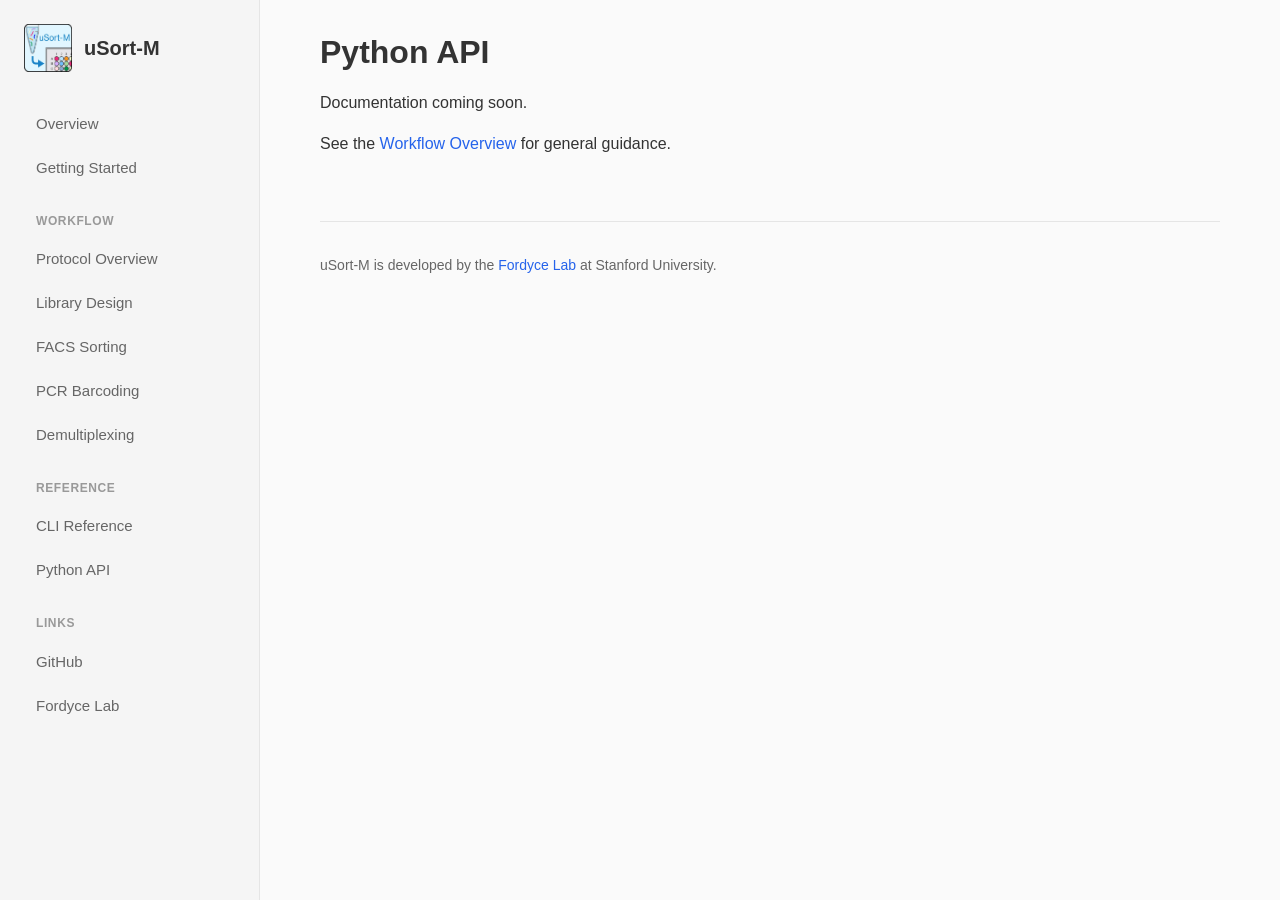
==== docs/api.html @ febdb3d8 "Created new webpage" ====
<!DOCTYPE html>
<html lang="en">
<head>
  <meta charset="UTF-8">
  <meta name="viewport" content="width=device-width, initial-scale=1.0">
  <title>Python API - uSort-M</title>
  <link rel="stylesheet" href="style.css">
  <link rel="icon" href="images/Thumbnail.png" type="image/png">
</head>
<body>
  <div class="layout">
    <nav class="sidebar">
      <a href="index.html" class="sidebar-header">
        <img src="images/Thumbnail.png" alt="uSort-M">
        <h1>uSort-M</h1>
      </a>
      <ul class="sidebar-nav">
        <li><a href="index.html">Overview</a></li>
        <li><a href="getting-started.html">Getting Started</a></li>
      </ul>
      <div class="sidebar-section">Workflow</div>
      <ul class="sidebar-nav">
        <li><a href="workflow.html">Protocol Overview</a></li>
        <li><a href="library-design.html">Library Design</a></li>
        <li><a href="sorting.html">FACS Sorting</a></li>
        <li><a href="barcoding.html">PCR Barcoding</a></li>
        <li><a href="demultiplexing.html">Demultiplexing</a></li>
      </ul>
      <div class="sidebar-section">Reference</div>
      <ul class="sidebar-nav">
        <li><a href="cli.html">CLI Reference</a></li>
        <li><a href="api.html">Python API</a></li>
      </ul>
      <div class="sidebar-section">Links</div>
      <ul class="sidebar-nav">
        <li><a href="https://github.com/FordyceLab/usortm" target="_blank">GitHub</a></li>
        <li><a href="https://www.fordycelab.com" target="_blank">Fordyce Lab</a></li>
      </ul>
    </nav>
    <main class="main">
      <div class="content">
        <h1>Python API</h1>
        <p>Documentation coming soon.</p>
        <p>See the <a href="workflow.html">Workflow Overview</a> for general guidance.</p>
        <footer class="footer">
          <p>uSort-M is developed by the <a href="https://www.fordycelab.com">Fordyce Lab</a> at Stanford University.</p>
        </footer>
      </div>
    </main>
  </div>
</body>
</html>
---- docs/style.css ----
/* uSort-M Documentation Stylesheet */

:root {
  /* Light mode (default) */
  --color-bg: #fafafa;
  --color-sidebar: #f5f5f5;
  --color-border: #e5e5e5;
  --color-text: #333;
  --color-text-muted: #666;
  --color-text-light: #999;
  --color-link: #2563eb;
  --color-link-hover: #1d4ed8;
  --color-accent: #2563eb;
  --color-accent-light: #e0f2fe;
  --color-success: #059669;
  --color-warning: #d97706;
  --color-card-bg: white;
  --color-code-bg: #1e293b;
  --color-code-text: #e2e8f0;
  --sidebar-width: 260px;
  --content-max-width: 900px;
  --font-sans: -apple-system, BlinkMacSystemFont, "Segoe UI", Roboto, "Helvetica Neue", Arial, sans-serif;
  --font-mono: "SF Mono", Monaco, "Cascadia Code", "Roboto Mono", Consolas, monospace;
  --method-img-filter: none;
}

/* Dark mode */
[data-theme="dark"] {
  --color-bg: #1a1a2e;
  --color-sidebar: #16213e;
  --color-border: #2d3748;
  --color-text: #e2e8f0;
  --color-text-muted: #a0aec0;
  --color-text-light: #718096;
  --color-link: #60a5fa;
  --color-link-hover: #93c5fd;
  --color-accent: #60a5fa;
  --color-accent-light: #1e3a5f;
  --color-success: #34d399;
  --color-card-bg: #1e293b;
  --color-code-bg: #0f172a;
  --color-code-text: #e2e8f0;
  --method-img-filter: invert(0.88) hue-rotate(180deg);
}

* {
  box-sizing: border-box;
}

html, body {
  margin: 0;
  padding: 0;
  font-family: var(--font-sans);
  font-size: 16px;
  line-height: 1.6;
  color: var(--color-text);
  background: var(--color-bg);
  transition: background 0.3s, color 0.3s;
}

/* Layout */
.layout {
  display: flex;
  min-height: 100vh;
}

/* Sidebar */
.sidebar {
  width: var(--sidebar-width);
  background: var(--color-sidebar);
  border-right: 1px solid var(--color-border);
  position: fixed;
  top: 0;
  left: 0;
  height: 100vh;
  overflow-y: auto;
  padding: 1.5rem;
  z-index: 100;
  transition: background 0.3s, border-color 0.3s;
}

.sidebar-header {
  display: flex;
  align-items: center;
  gap: 0.75rem;
  margin-bottom: 2rem;
  text-decoration: none;
  color: var(--color-text);
}

.sidebar-header img {
  width: 48px;
  height: 48px;
}

.sidebar-header h1 {
  font-size: 1.25rem;
  font-weight: 600;
  margin: 0;
}

.sidebar-nav {
  list-style: none;
  padding: 0;
  margin: 0;
}

.sidebar-nav li {
  margin-bottom: 0.25rem;
}

.sidebar-nav a {
  display: block;
  padding: 0.5rem 0.75rem;
  color: var(--color-text-muted);
  text-decoration: none;
  border-radius: 6px;
  font-size: 0.9375rem;
  transition: background 0.15s, color 0.15s;
}

.sidebar-nav a:hover {
  background: var(--color-border);
  color: var(--color-text);
}

.sidebar-nav a.active {
  background: var(--color-card-bg);
  color: var(--color-text);
  font-weight: 500;
  box-shadow: 0 1px 3px rgba(0,0,0,0.08);
}

.sidebar-section {
  font-size: 0.75rem;
  font-weight: 600;
  text-transform: uppercase;
  letter-spacing: 0.05em;
  color: var(--color-text-light);
  margin: 1.5rem 0 0.5rem 0.75rem;
}

/* Theme toggle */
.theme-toggle {
  display: flex;
  align-items: center;
  gap: 0.5rem;
  margin-top: 1.5rem;
  padding: 0.5rem 0.75rem;
  cursor: pointer;
  font-size: 0.875rem;
  color: var(--color-text-muted);
  border-radius: 6px;
  transition: background 0.15s;
}

.theme-toggle:hover {
  background: var(--color-border);
}

.theme-toggle-icon {
  font-size: 1.125rem;
}

/* Main content */
.main {
  flex: 1;
  margin-left: var(--sidebar-width);
  padding: 2rem 3rem;
}

.content {
  max-width: var(--content-max-width);
  margin: 0 auto;
}

/* Typography */
h1, h2, h3, h4 {
  font-weight: 600;
  line-height: 1.3;
  margin-top: 2rem;
  margin-bottom: 1rem;
}

h1 { font-size: 2rem; margin-top: 0; }
h2 { font-size: 1.5rem; }
h3 { font-size: 1.25rem; }
h4 { font-size: 1rem; }

p {
  margin: 0 0 1rem;
}

a {
  color: var(--color-link);
  text-decoration: none;
}

a:hover {
  text-decoration: underline;
}

/* Hero section */
.hero {
  display: flex;
  align-items: flex-start;
  gap: 2rem;
  margin-bottom: 2rem;
  padding-bottom: 2rem;
  border-bottom: 1px solid var(--color-border);
}

.hero-image {
  width: 200px;
  flex-shrink: 0;
}

.hero-image img {
  width: 100%;
  height: auto;
}

.hero-content h1 {
  margin-bottom: 0.5rem;
}

.hero-content .tagline {
  font-size: 1.25rem;
  color: var(--color-text-muted);
  margin-bottom: 1rem;
}

/* Method overview figure */
.method-figure {
  margin: 2rem 0;
  text-align: center;
}

.method-figure img {
  max-width: 85%;
  height: auto;
  border: none;
  border-radius: 8px;
  filter: var(--method-img-filter);
  transition: filter 0.3s;
}

.method-figure figcaption {
  margin-top: 0.75rem;
  font-size: 0.875rem;
  color: var(--color-text-muted);
}

/* Input sentence styling */
.input-sentence {
  font-size: 1.25rem;
  line-height: 2.5;
  margin: 2rem 0;
}

.input-sentence .inline-input {
  display: inline-block;
  vertical-align: baseline;
}

.input-sentence input[type="number"] {
  width: 90px;
  padding: 0.375rem 0.5rem;
  font-size: 1.375rem;
  font-weight: 600;
  text-align: center;
  border: 2px solid var(--color-border);
  border-radius: 6px;
  background: var(--color-card-bg);
  color: var(--color-accent);
  transition: width 0.2s ease, border-color 0.15s, background 0.3s;
}

.input-sentence input[type="number"]:focus {
  outline: none;
  border-color: var(--color-accent);
}

/* Cost visualization container */
.cost-chart {
  margin: 2rem 0;
  padding: 1.5rem;
  background: var(--color-card-bg);
  border: 1px solid var(--color-border);
  border-radius: 8px;
}

/* Results panel */
.results-panel {
  display: grid;
  grid-template-columns: repeat(auto-fit, minmax(200px, 1fr));
  gap: 1rem;
  margin: 1.5rem 0;
}

.result-card {
  background: var(--color-card-bg);
  border: 1px solid var(--color-border);
  border-radius: 8px;
  padding: 1.25rem;
}

.result-card .label {
  font-size: 0.875rem;
  color: var(--color-text-muted);
  margin-bottom: 0.25rem;
}

.result-card .value {
  font-size: 1.75rem;
  font-weight: 600;
}

.result-card .value.accent {
  color: var(--color-accent);
}

.result-card .value.success {
  color: var(--color-success);
}

.result-card .subtext {
  font-size: 0.875rem;
  color: var(--color-text-muted);
  margin-top: 0.25rem;
}

/* Tables */
table {
  width: 100%;
  border-collapse: collapse;
  margin: 1rem 0;
  font-size: 0.9375rem;
}

th, td {
  text-align: left;
  padding: 0.75rem 1rem;
  border-bottom: 1px solid var(--color-border);
}

th {
  font-weight: 600;
  background: var(--color-sidebar);
}

tr:hover td {
  background: var(--color-sidebar);
}

/* Code blocks - darker grey theme */
code {
  font-family: var(--font-mono);
  font-size: 0.875em;
  background: var(--color-code-bg);
  color: var(--color-code-text);
  padding: 0.2rem 0.4rem;
  border-radius: 4px;
}

pre {
  background: var(--color-code-bg);
  color: var(--color-code-text);
  padding: 1.25rem 1.5rem;
  border-radius: 8px;
  overflow-x: auto;
  font-size: 0.9rem;
  line-height: 1.6;
  border: 1px solid var(--color-border);
}

pre code {
  background: none;
  padding: 0;
  color: inherit;
}

/* Syntax highlighting colors */
pre .hljs-comment { color: #6b7280; }
pre .hljs-keyword { color: #f472b6; }
pre .hljs-string { color: #a5d6a7; }
pre .hljs-number { color: #fbbf24; }
pre .hljs-built_in { color: #60a5fa; }
pre .hljs-function { color: #c4b5fd; }
pre .hljs-variable { color: #f9a8d4; }
pre .hljs-params { color: #fdba74; }

/* Buttons */
.btn {
  display: inline-block;
  padding: 0.625rem 1.25rem;
  font-size: 0.9375rem;
  font-weight: 500;
  text-decoration: none;
  border-radius: 6px;
  transition: background 0.15s, transform 0.1s;
}

.btn:hover {
  text-decoration: none;
  transform: translateY(-1px);
}

.btn-primary {
  background: var(--color-accent);
  color: white;
}

.btn-primary:hover {
  background: var(--color-link-hover);
}

.btn-secondary {
  background: var(--color-sidebar);
  color: var(--color-text);
  border: 1px solid var(--color-border);
}

.btn-secondary:hover {
  background: var(--color-border);
}

/* Feature grid */
.feature-grid {
  display: grid;
  grid-template-columns: repeat(auto-fit, minmax(250px, 1fr));
  gap: 1.5rem;
  margin: 2rem 0;
}

.feature-card {
  background: var(--color-card-bg);
  border: 1px solid var(--color-border);
  border-radius: 8px;
  padding: 1.5rem;
}

.feature-card h3 {
  margin-top: 0;
  font-size: 1.125rem;
}

.feature-card p {
  margin-bottom: 0;
  color: var(--color-text-muted);
  font-size: 0.9375rem;
}

/* Timeline */
.timeline {
  margin: 1.5rem 0;
  padding-left: 1rem;
  border-left: 2px solid var(--color-border);
}

.timeline-item {
  position: relative;
  padding: 0 0 1.5rem 1.5rem;
}

.timeline-item:last-child {
  padding-bottom: 0;
}

.timeline-item::before {
  content: '';
  position: absolute;
  left: -0.5rem;
  top: 0.375rem;
  width: 0.75rem;
  height: 0.75rem;
  background: var(--color-accent);
  border-radius: 50%;
  border: 2px solid var(--color-bg);
}

.timeline-item .day {
  font-weight: 600;
  color: var(--color-text);
}

.timeline-item .task {
  color: var(--color-text-muted);
}

/* Footer */
.footer {
  margin-top: 4rem;
  padding-top: 2rem;
  border-top: 1px solid var(--color-border);
  font-size: 0.875rem;
  color: var(--color-text-muted);
}

/* Mobile responsive */
@media (max-width: 900px) {
  .sidebar {
    width: 100%;
    position: relative;
    height: auto;
    border-right: none;
    border-bottom: 1px solid var(--color-border);
    padding: 1rem;
  }
  
  .sidebar-header {
    margin-bottom: 1rem;
  }
  
  .sidebar-nav {
    display: flex;
    flex-wrap: wrap;
    gap: 0.5rem;
  }
  
  .sidebar-nav li {
    margin-bottom: 0;
  }
  
  .sidebar-nav a {
    padding: 0.375rem 0.75rem;
    font-size: 0.875rem;
  }
  
  .sidebar-section {
    display: none;
  }
  
  .theme-toggle {
    position: absolute;
    top: 1rem;
    right: 1rem;
    margin: 0;
    padding: 0.375rem 0.5rem;
  }
  
  .main {
    margin-left: 0;
    padding: 1.5rem 1rem;
  }
  
  .hero {
    flex-direction: column;
    gap: 1rem;
  }
  
  .hero-image {
    width: 100px;
  }
  
  .method-figure img {
    max-width: 100%;
  }
  
  .input-sentence {
    font-size: 1.125rem;
    line-height: 2;
  }
  
  .input-sentence input[type="number"] {
    font-size: 1.125rem;
    width: 80px;
  }
  
  .cost-section {
    grid-template-columns: 1fr !important;
  }
  
  .quick-stats {
    grid-template-columns: 1fr !important;
  }
  
  .feature-grid {
    grid-template-columns: 1fr;
  }
  
  h1 { font-size: 1.5rem; }
  h2 { font-size: 1.25rem; }
}

@media (max-width: 480px) {
  .main {
    padding: 1rem 0.75rem;
  }
  
  pre {
    font-size: 0.8rem;
    padding: 1rem;
  }
  
  .btn {
    display: block;
    text-align: center;
    margin-bottom: 0.5rem;
  }
}
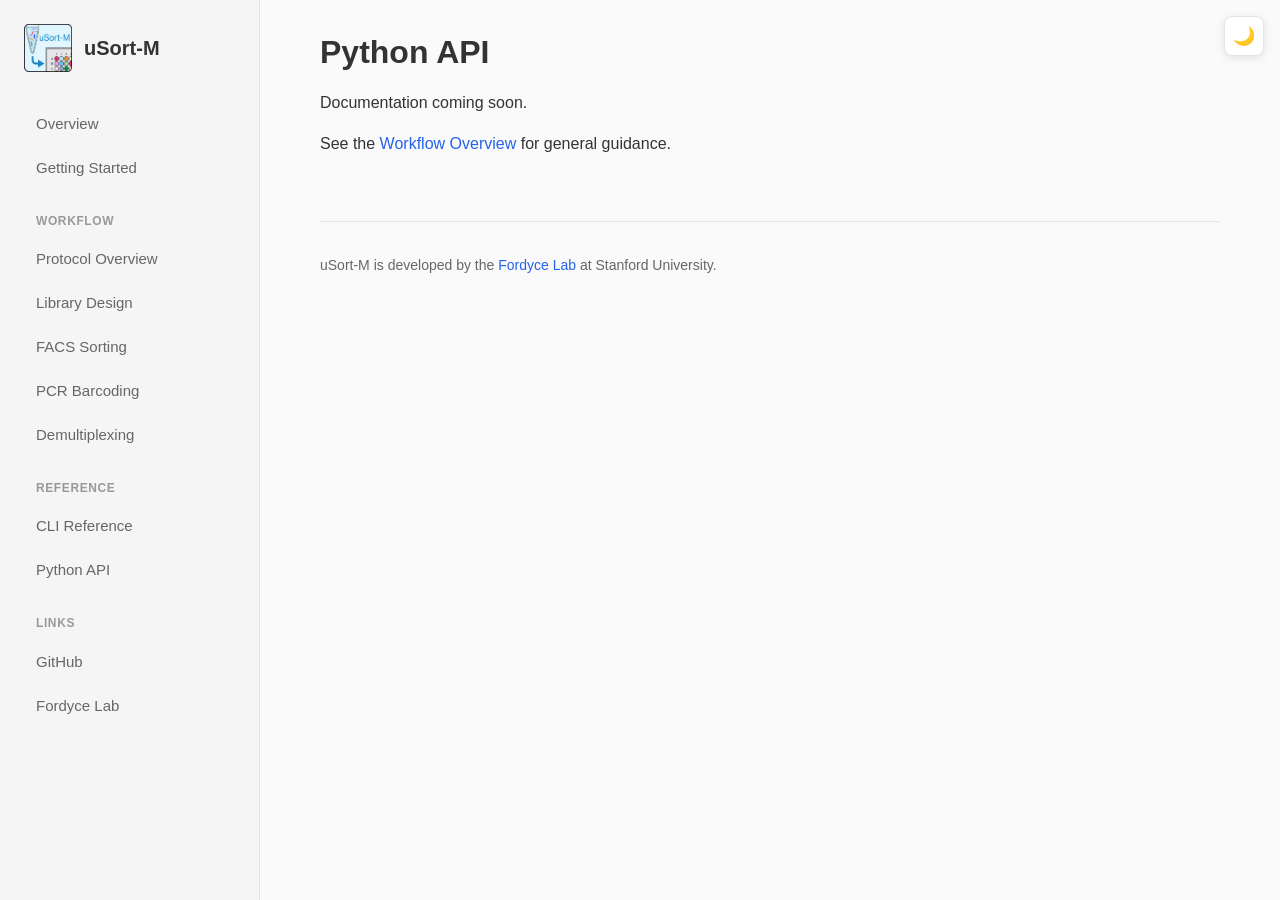
==== commit 944ced3c: "Fix theme toggle issues" ====
--- a/docs/api.html
+++ b/docs/api.html
@@ -4,6 +4,50 @@
   <meta charset="UTF-8">
   <meta name="viewport" content="width=device-width, initial-scale=1.0">
   <title>Python API - uSort-M</title>
+  <!-- Apply theme immediately to prevent flash -->
+  <script>
+    (function() {
+      const savedTheme = localStorage.getItem('theme');
+      const prefersDark = window.matchMedia('(prefers-color-scheme: dark)').matches;
+      const theme = savedTheme || (prefersDark ? 'dark' : 'light');
+      document.documentElement.setAttribute('data-theme', theme);
+    })();
+  </script>
+  <!-- Critical CSS for instant theme application -->
+  <style>
+    :root {
+      --color-bg: #fafafa;
+      --color-sidebar: #f5f5f5;
+      --color-text: #333;
+      --color-card-bg: white;
+      --color-border: #e5e5e5;
+    }
+    [data-theme="dark"] {
+      --color-bg: #1a1a2e;
+      --color-sidebar: #16213e;
+      --color-text: #e2e8f0;
+      --color-card-bg: #1e293b;
+      --color-border: #2d3748;
+    }
+    html, body {
+      margin: 0;
+      padding: 0;
+      background: var(--color-bg);
+      color: var(--color-text);
+    }
+    .sidebar {
+      background: var(--color-sidebar);
+    }
+    /* Page transition - only animate main content */
+    .main {
+      animation: fadeIn 0.25s ease-out;
+    }
+    @keyframes fadeIn {
+      from { opacity: 0; transform: translateY(8px); }
+      to { opacity: 1; transform: translateY(0); }
+    }
+  </style>
+
   <link rel="stylesheet" href="style.css">
   <link rel="icon" href="images/Thumbnail.png" type="image/png">
 </head>
@@ -37,6 +81,11 @@
         <li><a href="https://www.fordycelab.com" target="_blank">Fordyce Lab</a></li>
       </ul>
     </nav>
+    <!-- Theme toggle -->
+    <div class="theme-toggle" onclick="toggleTheme()">
+      <span class="theme-toggle-icon" id="theme-icon">🌙</span>
+      <span id="theme-label">Dark mode</span>
+    </div>
     <main class="main">
       <div class="content">
         <h1>Python API</h1>
@@ -48,5 +97,42 @@
       </div>
     </main>
   </div>
+
+  <!-- Theme toggle script -->
+  <script>
+    function toggleTheme() {
+      const html = document.documentElement;
+      const currentTheme = html.getAttribute('data-theme');
+      const newTheme = currentTheme === 'dark' ? 'light' : 'dark';
+
+      html.setAttribute('data-theme', newTheme);
+      localStorage.setItem('theme', newTheme);
+
+      updateThemeUI(newTheme);
+    }
+
+    function updateThemeUI(theme) {
+      const icon = document.getElementById('theme-icon');
+      const label = document.getElementById('theme-label');
+
+      if (theme === 'dark') {
+        icon.textContent = '☀️';
+        label.textContent = 'Light mode';
+      } else {
+        icon.textContent = '🌙';
+        label.textContent = 'Dark mode';
+      }
+    }
+
+    // Initialize theme on page load
+    (function() {
+      const savedTheme = localStorage.getItem('theme');
+      const prefersDark = window.matchMedia('(prefers-color-scheme: dark)').matches;
+      const theme = savedTheme || (prefersDark ? 'dark' : 'light');
+
+      document.documentElement.setAttribute('data-theme', theme);
+      updateThemeUI(theme);
+    })();
+  </script>
 </body>
 </html>
--- a/docs/style.css
+++ b/docs/style.css
@@ -15,8 +15,9 @@
   --color-success: #059669;
   --color-warning: #d97706;
   --color-card-bg: white;
-  --color-code-bg: #1e293b;
-  --color-code-text: #e2e8f0;
+  --color-code-bg: #f6f8fa;
+  --color-code-text: #24292f;
+  --color-code-border: #d0d7de;
   --sidebar-width: 260px;
   --content-max-width: 900px;
   --font-sans: -apple-system, BlinkMacSystemFont, "Segoe UI", Roboto, "Helvetica Neue", Arial, sans-serif;
@@ -38,8 +39,9 @@
   --color-accent-light: #1e3a5f;
   --color-success: #34d399;
   --color-card-bg: #1e293b;
-  --color-code-bg: #0f172a;
-  --color-code-text: #e2e8f0;
+  --color-code-bg: #0d1117;
+  --color-code-text: #c9d1d9;
+  --color-code-border: #30363d;
   --method-img-filter: invert(0.88) hue-rotate(180deg);
 }
 
@@ -55,7 +57,17 @@
   line-height: 1.6;
   color: var(--color-text);
   background: var(--color-bg);
-  transition: background 0.3s, color 0.3s;
+  transition: background-color 0.2s ease-in-out, color 0.2s ease-in-out;
+}
+
+/* Smooth transitions for all theme-affected elements */
+*, *::before, *::after {
+  transition: background-color 0.2s ease-in-out,
+              color 0.2s ease-in-out,
+              border-color 0.2s ease-in-out,
+              box-shadow 0.2s ease-in-out,
+              fill 0.2s ease-in-out,
+              stroke 0.2s ease-in-out;
 }
 
 /* Layout */
@@ -76,7 +88,6 @@
   overflow-y: auto;
   padding: 1.5rem;
   z-index: 100;
-  transition: background 0.3s, border-color 0.3s;
 }
 
 .sidebar-header {
@@ -140,26 +151,38 @@
   margin: 1.5rem 0 0.5rem 0.75rem;
 }
 
-/* Theme toggle */
+/* Theme toggle - positioned at top right */
 .theme-toggle {
+  position: fixed;
+  top: 1rem;
+  right: 1rem;
+  z-index: 1000;
   display: flex;
   align-items: center;
-  gap: 0.5rem;
-  margin-top: 1.5rem;
-  padding: 0.5rem 0.75rem;
+  justify-content: center;
+  width: 40px;
+  height: 40px;
   cursor: pointer;
-  font-size: 0.875rem;
-  color: var(--color-text-muted);
-  border-radius: 6px;
-  transition: background 0.15s;
+  background: var(--color-card-bg);
+  border: 1px solid var(--color-border);
+  border-radius: 8px;
+  transition: background 0.2s, border-color 0.2s, transform 0.1s;
+  box-shadow: 0 2px 8px rgba(0,0,0,0.1);
 }
 
 .theme-toggle:hover {
-  background: var(--color-border);
+  background: var(--color-sidebar);
+  transform: scale(1.05);
 }
 
 .theme-toggle-icon {
   font-size: 1.125rem;
+  line-height: 1;
+}
+
+/* Hide theme label - icon only */
+#theme-label {
+  display: none;
 }
 
 /* Main content */
@@ -172,6 +195,19 @@
 .content {
   max-width: var(--content-max-width);
   margin: 0 auto;
+  animation: fadeIn 0.3s ease-in-out;
+}
+
+/* Smooth page load animation */
+@keyframes fadeIn {
+  from {
+    opacity: 0;
+    transform: translateY(10px);
+  }
+  to {
+    opacity: 1;
+    transform: translateY(0);
+  }
 }
 
 /* Typography */
@@ -180,12 +216,20 @@
   line-height: 1.3;
   margin-top: 2rem;
   margin-bottom: 1rem;
+  border: none;
+  border-bottom: none;
 }
 
 h1 { font-size: 2rem; margin-top: 0; }
 h2 { font-size: 1.5rem; }
 h3 { font-size: 1.25rem; }
 h4 { font-size: 1rem; }
+
+/* Ensure sections don't add borders */
+section {
+  border: none;
+  border-bottom: none;
+}
 
 p {
   margin: 0 0 1rem;
@@ -242,7 +286,7 @@
   border: none;
   border-radius: 8px;
   filter: var(--method-img-filter);
-  transition: filter 0.3s;
+  will-change: filter;
 }
 
 .method-figure figcaption {
@@ -367,11 +411,20 @@
   background: var(--color-code-bg);
   color: var(--color-code-text);
   padding: 1.25rem 1.5rem;
-  border-radius: 8px;
+  border-radius: 6px;
   overflow-x: auto;
   font-size: 0.9rem;
   line-height: 1.6;
-  border: 1px solid var(--color-border);
+  border: 1px solid var(--color-code-border);
+}
+
+/* Add subtle shadow for light mode */
+:root pre {
+  box-shadow: 0 1px 3px rgba(0, 0, 0, 0.12), 0 1px 2px rgba(0, 0, 0, 0.08);
+}
+
+[data-theme="dark"] pre {
+  box-shadow: none;
 }
 
 pre code {
@@ -380,15 +433,27 @@
   color: inherit;
 }
 
-/* Syntax highlighting colors */
-pre .hljs-comment { color: #6b7280; }
-pre .hljs-keyword { color: #f472b6; }
-pre .hljs-string { color: #a5d6a7; }
-pre .hljs-number { color: #fbbf24; }
-pre .hljs-built_in { color: #60a5fa; }
-pre .hljs-function { color: #c4b5fd; }
-pre .hljs-variable { color: #f9a8d4; }
-pre .hljs-params { color: #fdba74; }
+/* Syntax highlighting colors - Light mode (GitHub-inspired) */
+:root pre .hljs-comment, :root pre .hljs-quote { color: #6e7781; }
+:root pre .hljs-keyword, :root pre .hljs-selector-tag { color: #cf222e; }
+:root pre .hljs-string, :root pre .hljs-doctag { color: #0a3069; }
+:root pre .hljs-number, :root pre .hljs-literal { color: #0550ae; }
+:root pre .hljs-built_in, :root pre .hljs-type { color: #953800; }
+:root pre .hljs-function .hljs-title { color: #8250df; }
+:root pre .hljs-variable, :root pre .hljs-attr { color: #0550ae; }
+:root pre .hljs-params { color: #24292f; }
+:root pre .hljs-meta { color: #8250df; }
+
+/* Syntax highlighting colors - Dark mode (GitHub-inspired) */
+[data-theme="dark"] pre .hljs-comment, [data-theme="dark"] pre .hljs-quote { color: #8b949e; }
+[data-theme="dark"] pre .hljs-keyword, [data-theme="dark"] pre .hljs-selector-tag { color: #ff7b72; }
+[data-theme="dark"] pre .hljs-string, [data-theme="dark"] pre .hljs-doctag { color: #a5d6ff; }
+[data-theme="dark"] pre .hljs-number, [data-theme="dark"] pre .hljs-literal { color: #79c0ff; }
+[data-theme="dark"] pre .hljs-built_in, [data-theme="dark"] pre .hljs-type { color: #ffa657; }
+[data-theme="dark"] pre .hljs-function .hljs-title { color: #d2a8ff; }
+[data-theme="dark"] pre .hljs-variable, [data-theme="dark"] pre .hljs-attr { color: #79c0ff; }
+[data-theme="dark"] pre .hljs-params { color: #c9d1d9; }
+[data-theme="dark"] pre .hljs-meta { color: #d2a8ff; }
 
 /* Buttons */
 .btn {
@@ -488,6 +553,26 @@
   color: var(--color-text-muted);
 }
 
+/* Callout/info boxes */
+.callout {
+  background: var(--color-accent-light);
+  border-left: 4px solid var(--color-accent);
+  border-radius: 6px;
+  padding: 1rem 1.25rem;
+  margin: 1.5rem 0;
+  font-size: 0.9375rem;
+}
+
+.callout strong {
+  color: var(--color-accent);
+}
+
+.callout code {
+  background: var(--color-sidebar);
+  color: var(--color-text);
+  font-size: 0.875em;
+}
+
 /* Footer */
 .footer {
   margin-top: 4rem;
@@ -501,46 +586,49 @@
 @media (max-width: 900px) {
   .sidebar {
     width: 100%;
-    position: relative;
+    position: fixed;
     height: auto;
+    max-height: 100vh;
     border-right: none;
     border-bottom: 1px solid var(--color-border);
     padding: 1rem;
-  }
-  
+    overflow-y: auto;
+    z-index: 90;
+  }
+
   .sidebar-header {
     margin-bottom: 1rem;
-  }
-  
+    padding-right: 3rem; /* Make room for theme toggle */
+  }
+
   .sidebar-nav {
     display: flex;
     flex-wrap: wrap;
     gap: 0.5rem;
   }
-  
+
   .sidebar-nav li {
     margin-bottom: 0;
   }
-  
+
   .sidebar-nav a {
     padding: 0.375rem 0.75rem;
     font-size: 0.875rem;
   }
-  
+
   .sidebar-section {
     display: none;
   }
-  
+
   .theme-toggle {
-    position: absolute;
+    /* Keep fixed positioning from main style */
     top: 1rem;
     right: 1rem;
-    margin: 0;
-    padding: 0.375rem 0.5rem;
-  }
-  
+  }
+
   .main {
     margin-left: 0;
+    margin-top: calc(100px + 1rem); /* Account for fixed sidebar height */
     padding: 1.5rem 1rem;
   }
   
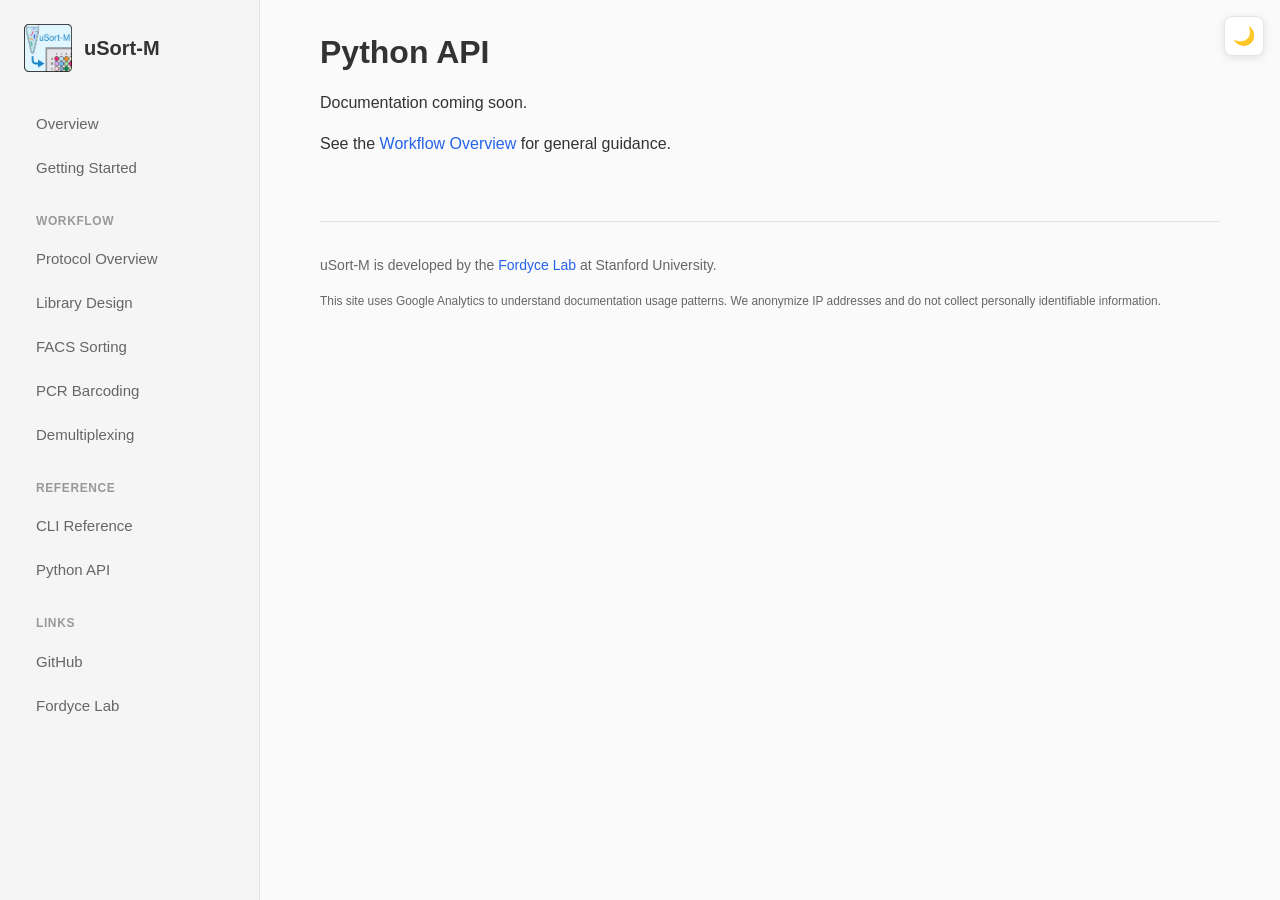
==== commit a6cc2a20: "Add site tracking and privacy notice" ====
--- a/docs/api.html
+++ b/docs/api.html
@@ -4,6 +4,20 @@
   <meta charset="UTF-8">
   <meta name="viewport" content="width=device-width, initial-scale=1.0">
   <title>Python API - uSort-M</title>
+
+  <!-- Google Analytics -->
+  <script async src="https://www.googletagmanager.com/gtag/js?id=G-GT0D649KGB"></script>
+  <script>
+    window.dataLayer = window.dataLayer || [];
+    function gtag(){dataLayer.push(arguments);}
+    gtag('js', new Date());
+    gtag('config', 'G-GT0D649KGB', {
+      'anonymize_ip': true,
+      'allow_google_signals': false,
+      'allow_ad_personalization_signals': false
+    });
+  </script>
+
   <!-- Apply theme immediately to prevent flash -->
   <script>
     (function() {
@@ -93,6 +107,9 @@
         <p>See the <a href="workflow.html">Workflow Overview</a> for general guidance.</p>
         <footer class="footer">
           <p>uSort-M is developed by the <a href="https://www.fordycelab.com">Fordyce Lab</a> at Stanford University.</p>
+          <p style="font-size: 0.85em; color: var(--color-text-muted); margin-top: 0.5rem;">
+            This site uses Google Analytics to understand documentation usage patterns. We anonymize IP addresses and do not collect personally identifiable information.
+          </p>
         </footer>
       </div>
     </main>
--- a/docs/style.css
+++ b/docs/style.css
@@ -13,6 +13,8 @@
   --color-accent: #2563eb;
   --color-accent-light: #e0f2fe;
   --color-success: #059669;
+  --color-success-light: #dcfce7;
+  --color-success-dark: #166534;
   --color-warning: #d97706;
   --color-card-bg: white;
   --color-code-bg: #f6f8fa;
@@ -38,6 +40,8 @@
   --color-accent: #60a5fa;
   --color-accent-light: #1e3a5f;
   --color-success: #34d399;
+  --color-success-light: #86efac;
+  --color-success-dark: #14532d;
   --color-card-bg: #1e293b;
   --color-code-bg: #0d1117;
   --color-code-text: #c9d1d9;
@@ -63,7 +67,6 @@
 /* Smooth transitions for all theme-affected elements */
 *, *::before, *::after {
   transition: background-color 0.2s ease-in-out,
-              color 0.2s ease-in-out,
               border-color 0.2s ease-in-out,
               box-shadow 0.2s ease-in-out,
               fill 0.2s ease-in-out,
@@ -281,7 +284,7 @@
 }
 
 .method-figure img {
-  max-width: 85%;
+  max-width: 68%;
   height: auto;
   border: none;
   border-radius: 8px;
@@ -416,6 +419,7 @@
   font-size: 0.9rem;
   line-height: 1.6;
   border: 1px solid var(--color-code-border);
+  position: relative;
 }
 
 /* Add subtle shadow for light mode */
@@ -454,6 +458,51 @@
 [data-theme="dark"] pre .hljs-variable, [data-theme="dark"] pre .hljs-attr { color: #79c0ff; }
 [data-theme="dark"] pre .hljs-params { color: #c9d1d9; }
 [data-theme="dark"] pre .hljs-meta { color: #d2a8ff; }
+
+/* Override any highlight.js default backgrounds and ensure proper text rendering */
+pre .hljs,
+pre [class*="hljs-"] {
+  background: none !important;
+  padding: 0;
+  margin: 0;
+}
+
+/* Copy button for code blocks */
+.code-copy-btn {
+  position: absolute;
+  top: 0.5rem;
+  right: 0.5rem;
+  padding: 0.375rem 0.75rem;
+  font-size: 0.75rem;
+  font-weight: 500;
+  color: var(--color-text-muted);
+  background: var(--color-card-bg);
+  border: 1px solid var(--color-border);
+  border-radius: 4px;
+  cursor: pointer;
+  opacity: 0.3;
+  transition: opacity 0.2s, background 0.2s, color 0.2s;
+  font-family: var(--font-sans);
+}
+
+pre:hover .code-copy-btn {
+  opacity: 1;
+}
+
+.code-copy-btn:hover {
+  background: var(--color-accent-light);
+  color: var(--color-accent);
+  border-color: var(--color-accent);
+}
+
+.code-copy-btn:active {
+  transform: scale(0.95);
+}
+
+.code-copy-btn.copied {
+  color: var(--color-success);
+  border-color: var(--color-success);
+}
 
 /* Buttons */
 .btn {
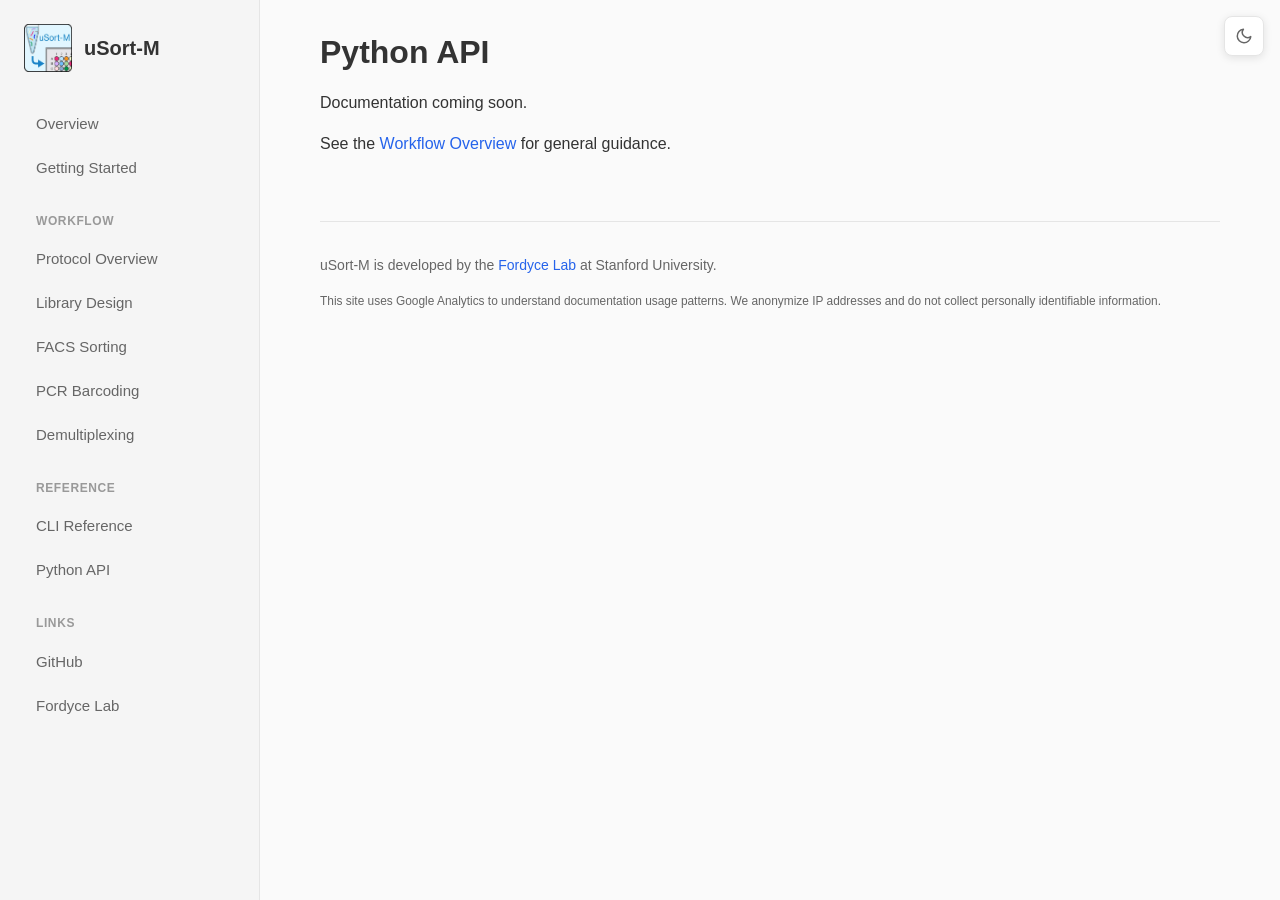
==== commit da2798e5: "Updates to LevSeq demultiplexing behavior and documentation, and general UI improvements. - Made TOM" ====
--- a/docs/api.html
+++ b/docs/api.html
@@ -97,8 +97,10 @@
     </nav>
     <!-- Theme toggle -->
     <div class="theme-toggle" onclick="toggleTheme()">
-      <span class="theme-toggle-icon" id="theme-icon">🌙</span>
-      <span id="theme-label">Dark mode</span>
+      <span class="theme-toggle-icon" id="theme-icon">
+        <svg class="theme-svg" id="icon-moon" viewBox="0 0 24 24"><path d="M21 12.79A9 9 0 1 1 11.21 3 7 7 0 0 0 21 12.79z"></path></svg>
+        <svg class="theme-svg" id="icon-sun" viewBox="0 0 24 24" style="display:none"><circle cx="12" cy="12" r="5"></circle><line x1="12" y1="1" x2="12" y2="3"></line><line x1="12" y1="21" x2="12" y2="23"></line><line x1="4.22" y1="4.22" x2="5.64" y2="5.64"></line><line x1="18.36" y1="18.36" x2="19.78" y2="19.78"></line><line x1="1" y1="12" x2="3" y2="12"></line><line x1="21" y1="12" x2="23" y2="12"></line><line x1="4.22" y1="19.78" x2="5.64" y2="18.36"></line><line x1="18.36" y1="5.64" x2="19.78" y2="4.22"></line></svg>
+      </span>
     </div>
     <main class="main">
       <div class="content">
@@ -129,15 +131,15 @@
     }
 
     function updateThemeUI(theme) {
-      const icon = document.getElementById('theme-icon');
-      const label = document.getElementById('theme-label');
+      const moon = document.getElementById('icon-moon');
+      const sun = document.getElementById('icon-sun');
 
       if (theme === 'dark') {
-        icon.textContent = '☀️';
-        label.textContent = 'Light mode';
+        moon.style.display = 'none';
+        sun.style.display = 'block';
       } else {
-        icon.textContent = '🌙';
-        label.textContent = 'Dark mode';
+        moon.style.display = 'block';
+        sun.style.display = 'none';
       }
     }
 
--- a/docs/style.css
+++ b/docs/style.css
@@ -24,6 +24,8 @@
   --content-max-width: 900px;
   --font-sans: -apple-system, BlinkMacSystemFont, "Segoe UI", Roboto, "Helvetica Neue", Arial, sans-serif;
   --font-mono: "SF Mono", Monaco, "Cascadia Code", "Roboto Mono", Consolas, monospace;
+  --color-table-stripe: #f6f8fa;
+  --color-table-hover: #eef2f7;
   --method-img-filter: none;
 }
 
@@ -46,6 +48,8 @@
   --color-code-bg: #0d1117;
   --color-code-text: #c9d1d9;
   --color-code-border: #30363d;
+  --color-table-stripe: #1c2640;
+  --color-table-hover: #243049;
   --method-img-filter: invert(0.88) hue-rotate(180deg);
 }
 
@@ -179,8 +183,19 @@
 }
 
 .theme-toggle-icon {
-  font-size: 1.125rem;
-  line-height: 1;
+  display: flex;
+  align-items: center;
+  justify-content: center;
+}
+
+.theme-svg {
+  width: 18px;
+  height: 18px;
+  stroke: var(--color-text-muted);
+  fill: none;
+  stroke-width: 2;
+  stroke-linecap: round;
+  stroke-linejoin: round;
 }
 
 /* Hide theme label - icon only */
@@ -284,7 +299,7 @@
 }
 
 .method-figure img {
-  max-width: 68%;
+  max-width: 100%;
   height: auto;
   border: none;
   border-radius: 8px;
@@ -377,18 +392,22 @@
   margin-top: 0.25rem;
 }
 
-/* Tables */
+/* Tables — GitHub-style with cell borders and alternating rows */
 table {
   width: 100%;
-  border-collapse: collapse;
+  border-collapse: separate;
+  border-spacing: 0;
   margin: 1rem 0;
   font-size: 0.9375rem;
+  border: 1px solid var(--color-border);
+  border-radius: 6px;
+  overflow: hidden;
 }
 
 th, td {
   text-align: left;
-  padding: 0.75rem 1rem;
-  border-bottom: 1px solid var(--color-border);
+  padding: 0.625rem 1rem;
+  border: 1px solid var(--color-border);
 }
 
 th {
@@ -396,8 +415,12 @@
   background: var(--color-sidebar);
 }
 
+tbody tr:nth-child(even) {
+  background: var(--color-table-stripe);
+}
+
 tr:hover td {
-  background: var(--color-sidebar);
+  background: var(--color-table-hover);
 }
 
 /* Code blocks - darker grey theme */
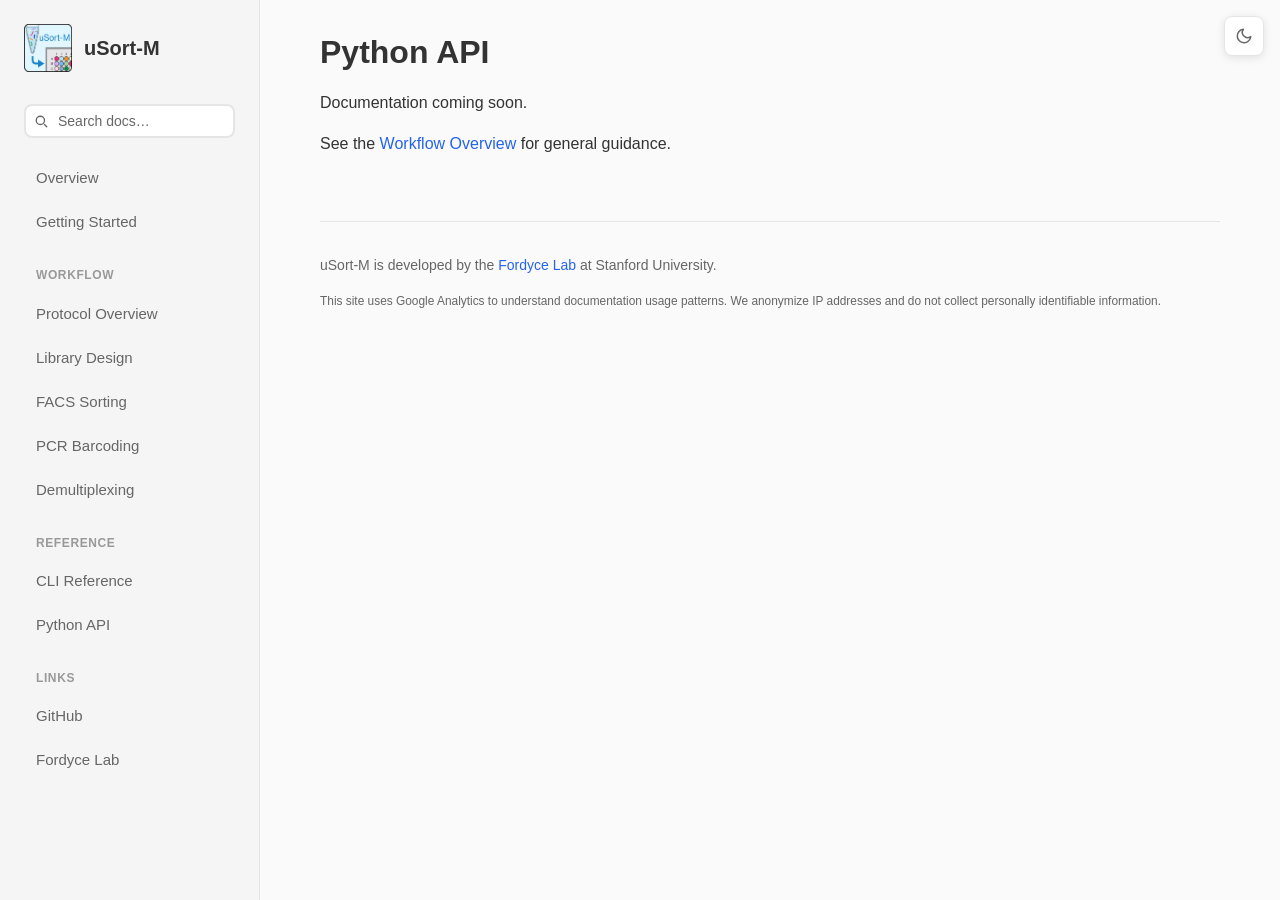
==== commit 37b06c5f: "Add site-wide documentation search Adds a live search bar to the sidebar of all doc pages. On first " ====
--- a/docs/api.html
+++ b/docs/api.html
@@ -72,6 +72,16 @@
         <img src="images/Thumbnail.png" alt="uSort-M">
         <h1>uSort-M</h1>
       </a>
+      <div class="sidebar-search" id="site-search-wrapper">
+        <div class="search-input-wrap">
+          <svg class="search-icon" viewBox="0 0 20 20" fill="none" aria-hidden="true">
+            <circle cx="8.5" cy="8.5" r="5.5" stroke="currentColor" stroke-width="1.8"/>
+            <path d="M14 14l3 3" stroke="currentColor" stroke-width="1.8" stroke-linecap="round"/>
+          </svg>
+          <input type="text" id="site-search-input" placeholder="Search docs…" autocomplete="off" spellcheck="false" aria-label="Search documentation">
+        </div>
+        <div class="search-results" id="site-search-results"></div>
+      </div>
       <ul class="sidebar-nav">
         <li><a href="index.html">Overview</a></li>
         <li><a href="getting-started.html">Getting Started</a></li>
@@ -153,5 +163,6 @@
       updateThemeUI(theme);
     })();
   </script>
+  <script src="search.js"></script>
 </body>
 </html>
--- a/docs/style.css
+++ b/docs/style.css
@@ -158,6 +158,135 @@
   margin: 1.5rem 0 0.5rem 0.75rem;
 }
 
+/* Sidebar search */
+.sidebar-search {
+  position: relative;
+  margin: 0 0 1.25rem;
+}
+
+.search-input-wrap {
+  position: relative;
+  display: flex;
+  align-items: center;
+}
+
+.search-icon {
+  position: absolute;
+  left: 0.6rem;
+  width: 15px;
+  height: 15px;
+  color: var(--color-text-muted);
+  pointer-events: none;
+  flex-shrink: 0;
+  transition: color 0.15s;
+}
+
+#site-search-input {
+  width: 100%;
+  padding: 0.45rem 0.6rem 0.45rem 2rem;
+  border: 2px solid var(--color-border);
+  border-radius: 8px;
+  background: var(--color-card-bg);
+  color: var(--color-text);
+  font-size: 0.875rem;
+  font-family: var(--font-sans);
+  box-sizing: border-box;
+  transition: border-color 0.2s, box-shadow 0.2s;
+  outline: none;
+}
+
+#site-search-input::placeholder {
+  color: var(--color-text-muted);
+}
+
+.search-input-wrap:focus-within .search-icon {
+  color: #4096E3;
+}
+
+#site-search-input:focus {
+  border-color: #4096E3;
+  box-shadow: 0 0 0 3px rgba(64, 150, 227, 0.15);
+}
+
+.search-results {
+  display: none;
+  position: absolute;
+  top: calc(100% + 4px);
+  left: 0;
+  right: 0;
+  background: var(--color-card-bg);
+  border: 1px solid var(--color-border);
+  border-radius: 8px;
+  box-shadow: 0 4px 16px rgba(0, 0, 0, 0.12);
+  z-index: 200;
+  overflow: hidden;
+  animation: searchFadeIn 0.12s ease-out;
+}
+
+@keyframes searchFadeIn {
+  from { opacity: 0; transform: translateY(-4px); }
+  to   { opacity: 1; transform: translateY(0); }
+}
+
+.search-result-item {
+  display: flex;
+  flex-direction: column;
+  gap: 1px;
+  padding: 0.5rem 0.75rem;
+  text-decoration: none;
+  color: var(--color-text);
+  border-bottom: 1px solid var(--color-border);
+  transition: background 0.1s;
+}
+
+.search-result-item:last-child {
+  border-bottom: none;
+}
+
+.search-result-item:hover,
+.search-result-item.active {
+  background: rgba(64, 150, 227, 0.08);
+}
+
+.search-result-page {
+  font-size: 0.7rem;
+  font-weight: 600;
+  text-transform: uppercase;
+  letter-spacing: 0.05em;
+  color: #4096E3;
+  line-height: 1.2;
+}
+
+.search-result-title {
+  font-size: 0.85rem;
+  color: var(--color-text);
+  line-height: 1.3;
+}
+
+.search-loading,
+.search-empty {
+  display: flex;
+  align-items: center;
+  gap: 0.5rem;
+  padding: 0.6rem 0.75rem;
+  font-size: 0.85rem;
+  color: var(--color-text-muted);
+}
+
+.search-spinner {
+  width: 12px;
+  height: 12px;
+  border: 2px solid var(--color-border);
+  border-top-color: #4096E3;
+  border-radius: 50%;
+  animation: spin 0.6s linear infinite;
+  flex-shrink: 0;
+}
+
+@keyframes spin {
+  to { transform: rotate(360deg); }
+}
+
 /* Theme toggle - positioned at top right */
 .theme-toggle {
   position: fixed;
@@ -299,7 +428,7 @@
 }
 
 .method-figure img {
-  max-width: 100%;
+  max-width: 75%;
   height: auto;
   border: none;
   border-radius: 8px;
@@ -394,20 +523,24 @@
 
 /* Tables — GitHub-style with cell borders and alternating rows */
 table {
-  width: 100%;
+  width: auto;
+  margin-left: auto;       
+  margin-right: auto;      
   border-collapse: separate;
   border-spacing: 0;
-  margin: 1rem 0;
+  margin-top: 1.5rem;      
+  margin-bottom: 1.5rem;   
   font-size: 0.9375rem;
-  border: 1px solid var(--color-border);
+  border: 0.5px solid #cfd6df;
   border-radius: 6px;
   overflow: hidden;
 }
 
 th, td {
   text-align: left;
-  padding: 0.625rem 1rem;
-  border: 1px solid var(--color-border);
+  padding: 0.5rem 0.75rem;
+  border: 0.5px solid #cfd6df;
+  white-space: nowrap;
 }
 
 th {
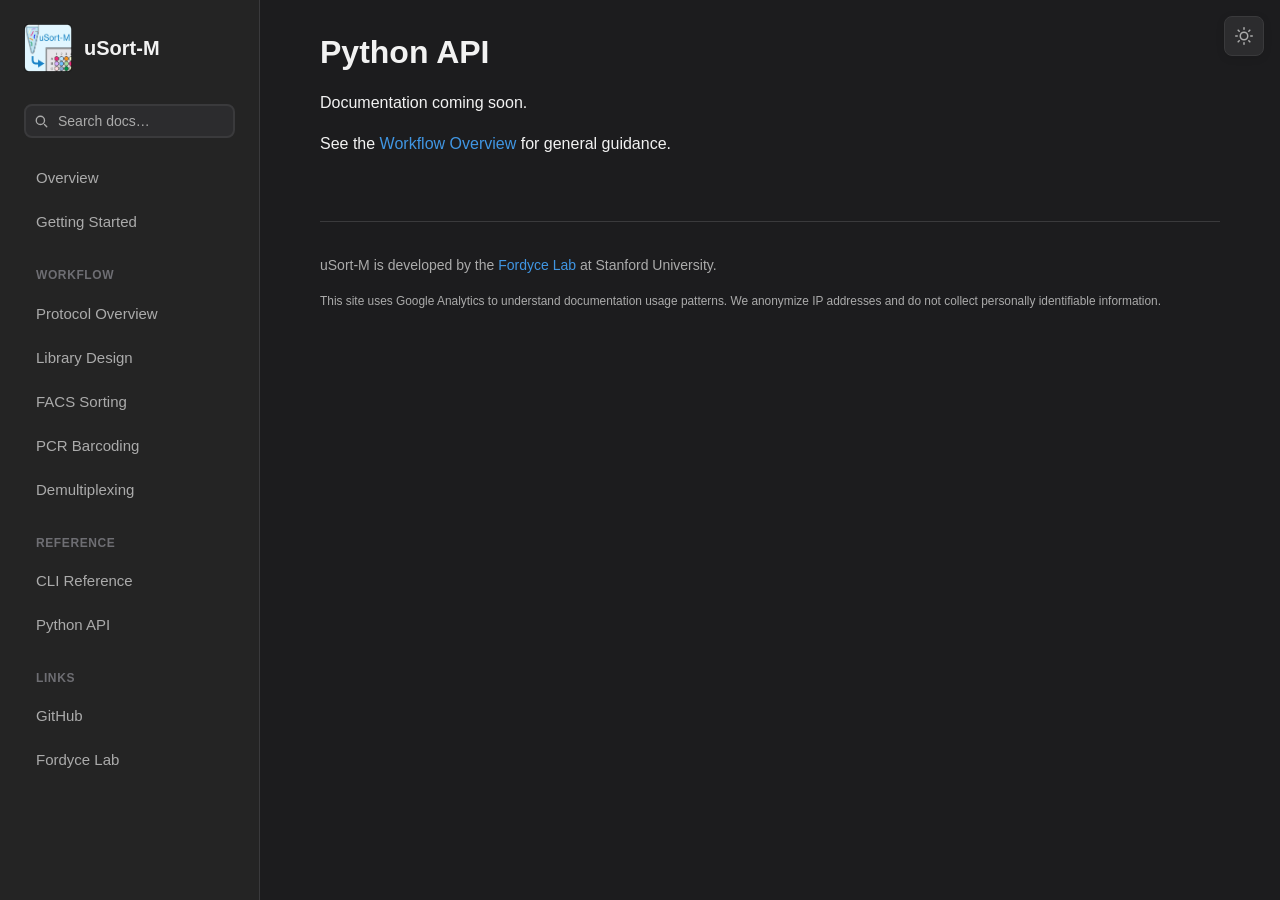
==== commit b90aceb2: "Default to dark mode during nighttime hours (8pm–7am) Falls back to dark mode by time of day when no" ====
--- a/docs/api.html
+++ b/docs/api.html
@@ -23,7 +23,9 @@
     (function() {
       const savedTheme = localStorage.getItem('theme');
       const prefersDark = window.matchMedia('(prefers-color-scheme: dark)').matches;
-      const theme = savedTheme || (prefersDark ? 'dark' : 'light');
+      const hour = new Date().getHours();
+      const isNight = hour >= 20 || hour < 7;
+      const theme = savedTheme || (prefersDark || isNight ? 'dark' : 'light');
       document.documentElement.setAttribute('data-theme', theme);
     })();
   </script>
@@ -37,11 +39,11 @@
       --color-border: #e5e5e5;
     }
     [data-theme="dark"] {
-      --color-bg: #1a1a2e;
-      --color-sidebar: #16213e;
-      --color-text: #e2e8f0;
-      --color-card-bg: #1e293b;
-      --color-border: #2d3748;
+      --color-bg: #1c1c1e;
+      --color-sidebar: #242424;
+      --color-text: #f2f2f2;
+      --color-card-bg: #2c2c2e;
+      --color-border: #3a3a3c;
     }
     html, body {
       margin: 0;
@@ -157,7 +159,9 @@
     (function() {
       const savedTheme = localStorage.getItem('theme');
       const prefersDark = window.matchMedia('(prefers-color-scheme: dark)').matches;
-      const theme = savedTheme || (prefersDark ? 'dark' : 'light');
+      const hour = new Date().getHours();
+      const isNight = hour >= 20 || hour < 7;
+      const theme = savedTheme || (prefersDark || isNight ? 'dark' : 'light');
 
       document.documentElement.setAttribute('data-theme', theme);
       updateThemeUI(theme);
--- a/docs/style.css
+++ b/docs/style.css
@@ -24,6 +24,8 @@
   --content-max-width: 900px;
   --font-sans: -apple-system, BlinkMacSystemFont, "Segoe UI", Roboto, "Helvetica Neue", Arial, sans-serif;
   --font-mono: "SF Mono", Monaco, "Cascadia Code", "Roboto Mono", Consolas, monospace;
+  --color-table-header: #f0f3f7;
+  --color-table-border: #d0d5dd;
   --color-table-stripe: #f6f8fa;
   --color-table-hover: #eef2f7;
   --method-img-filter: none;
@@ -31,25 +33,27 @@
 
 /* Dark mode */
 [data-theme="dark"] {
-  --color-bg: #1a1a2e;
-  --color-sidebar: #16213e;
-  --color-border: #2d3748;
-  --color-text: #e2e8f0;
-  --color-text-muted: #a0aec0;
-  --color-text-light: #718096;
-  --color-link: #60a5fa;
-  --color-link-hover: #93c5fd;
-  --color-accent: #60a5fa;
-  --color-accent-light: #1e3a5f;
+  --color-bg: #1c1c1e;
+  --color-sidebar: #242424;
+  --color-border: #3a3a3c;
+  --color-text: #f2f2f2;
+  --color-text-muted: #ababab;
+  --color-text-light: #6e6e73;
+  --color-link: #4096e3;
+  --color-link-hover: #5babf0;
+  --color-accent: #4096e3;
+  --color-accent-light: #1a2d45;
   --color-success: #34d399;
   --color-success-light: #86efac;
   --color-success-dark: #14532d;
-  --color-card-bg: #1e293b;
-  --color-code-bg: #0d1117;
-  --color-code-text: #c9d1d9;
-  --color-code-border: #30363d;
-  --color-table-stripe: #1c2640;
-  --color-table-hover: #243049;
+  --color-card-bg: #2c2c2e;
+  --color-code-bg: #161617;
+  --color-code-text: #e0e0e0;
+  --color-code-border: #3a3a3c;
+  --color-table-header: #323234;
+  --color-table-border: #4a4a4e;
+  --color-table-stripe: #242424;
+  --color-table-hover: #363638;
   --method-img-filter: invert(0.88) hue-rotate(180deg);
 }
 
@@ -524,14 +528,14 @@
 /* Tables — GitHub-style with cell borders and alternating rows */
 table {
   width: auto;
-  margin-left: auto;       
-  margin-right: auto;      
+  margin-left: auto;
+  margin-right: auto;
   border-collapse: separate;
   border-spacing: 0;
-  margin-top: 1.5rem;      
-  margin-bottom: 1.5rem;   
+  margin-top: 1.5rem;
+  margin-bottom: 1.5rem;
   font-size: 0.9375rem;
-  border: 0.5px solid #cfd6df;
+  border: 1px solid var(--color-table-border);
   border-radius: 6px;
   overflow: hidden;
 }
@@ -539,17 +543,31 @@
 th, td {
   text-align: left;
   padding: 0.5rem 0.75rem;
-  border: 0.5px solid #cfd6df;
+  border-right: 1px solid var(--color-table-border);
+  border-bottom: 1px solid var(--color-table-border);
   white-space: nowrap;
+}
+
+th:last-child, td:last-child {
+  border-right: none;
+}
+
+tr:last-child td {
+  border-bottom: none;
+}
+
+thead tr:last-child th {
+  border-bottom: 2px solid var(--color-table-border);
 }
 
 th {
   font-weight: 600;
-  background: var(--color-sidebar);
-}
-
-tbody tr:nth-child(even) {
-  background: var(--color-table-stripe);
+  background: var(--color-table-header);
+  color: var(--color-text);
+}
+
+tbody tr {
+  background: var(--color-card-bg);
 }
 
 tr:hover td {
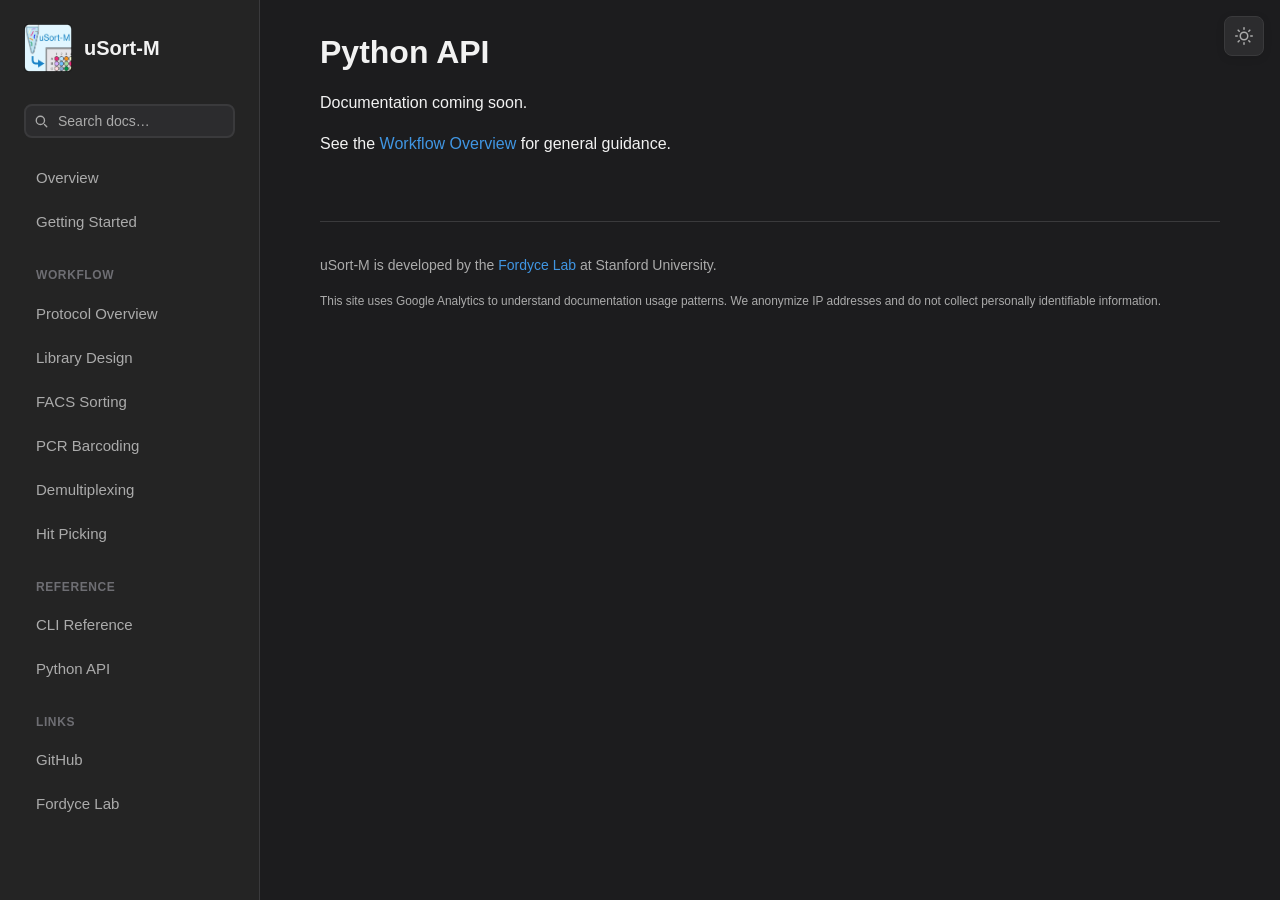
==== commit 87d49f36: "Add docs for remote execution, hit picking, multi-round workflow - New hitpicking.html page: pick op" ====
--- a/docs/api.html
+++ b/docs/api.html
@@ -95,6 +95,7 @@
         <li><a href="sorting.html">FACS Sorting</a></li>
         <li><a href="barcoding.html">PCR Barcoding</a></li>
         <li><a href="demultiplexing.html">Demultiplexing</a></li>
+        <li><a href="hitpicking.html">Hit Picking</a></li>
       </ul>
       <div class="sidebar-section">Reference</div>
       <ul class="sidebar-nav">
--- a/docs/style.css
+++ b/docs/style.css
@@ -162,6 +162,11 @@
   margin: 1.5rem 0 0.5rem 0.75rem;
 }
 
+/* Mobile nav toggle — hidden on desktop */
+.nav-toggle {
+  display: none;
+}
+
 /* Sidebar search */
 .sidebar-search {
   position: relative;
@@ -347,6 +352,8 @@
   max-width: var(--content-max-width);
   margin: 0 auto;
   animation: fadeIn 0.3s ease-in-out;
+  overflow-wrap: break-word;
+  word-break: break-word;
 }
 
 /* Smooth page load animation */
@@ -526,14 +533,19 @@
 }
 
 /* Tables — GitHub-style with cell borders and alternating rows */
+.table-wrapper {
+  overflow-x: auto;
+  display: flex;
+  justify-content: center;
+  margin-top: 1.5rem;
+  margin-bottom: 1.5rem;
+}
+
 table {
   width: auto;
-  margin-left: auto;
-  margin-right: auto;
+  flex-shrink: 0;
   border-collapse: separate;
   border-spacing: 0;
-  margin-top: 1.5rem;
-  margin-bottom: 1.5rem;
   font-size: 0.9375rem;
   border: 1px solid var(--color-table-border);
   border-radius: 6px;
@@ -545,7 +557,6 @@
   padding: 0.5rem 0.75rem;
   border-right: 1px solid var(--color-table-border);
   border-bottom: 1px solid var(--color-table-border);
-  white-space: nowrap;
 }
 
 th:last-child, td:last-child {
@@ -594,6 +605,7 @@
   line-height: 1.6;
   border: 1px solid var(--color-code-border);
   position: relative;
+  max-width: 88%;
 }
 
 /* Add subtle shadow for light mode */
@@ -807,27 +819,43 @@
 
 /* Mobile responsive */
 @media (max-width: 900px) {
+  /* Collapsed topbar — only 58px visible */
   .sidebar {
     width: 100%;
     position: fixed;
     height: auto;
-    max-height: 100vh;
+    max-height: 58px;
+    overflow: hidden;
     border-right: none;
     border-bottom: 1px solid var(--color-border);
-    padding: 1rem;
+    padding: 0;
+    z-index: 90;
+    transition: max-height 0.28s cubic-bezier(0.4, 0, 0.2, 1),
+                box-shadow 0.28s ease;
+  }
+
+  /* Expanded — overlay over content */
+  .sidebar.nav-open {
+    max-height: 600px;
     overflow-y: auto;
-    z-index: 90;
+    box-shadow: 0 8px 32px rgba(0, 0, 0, 0.22);
   }
 
   .sidebar-header {
-    margin-bottom: 1rem;
-    padding-right: 3rem; /* Make room for theme toggle */
+    height: 58px;
+    padding: 0 1rem;
+    margin-bottom: 0;
+    display: flex;
+    align-items: center;
+  }
+
+  /* Nav content — always rendered, clipped by sidebar overflow when collapsed */
+  .sidebar-search {
+    padding: 0.75rem 1rem 0;
   }
 
   .sidebar-nav {
-    display: flex;
-    flex-wrap: wrap;
-    gap: 0.5rem;
+    padding: 0 0.75rem;
   }
 
   .sidebar-nav li {
@@ -835,61 +863,102 @@
   }
 
   .sidebar-nav a {
-    padding: 0.375rem 0.75rem;
-    font-size: 0.875rem;
+    padding: 0.5rem 0.75rem;
+    font-size: 0.9375rem;
   }
 
   .sidebar-section {
-    display: none;
-  }
-
+    padding: 0 1rem;
+    margin: 1rem 0 0.25rem;
+  }
+
+  .sidebar-nav:last-of-type {
+    padding-bottom: 1.25rem;
+  }
+
+  /* Theme toggle — anchored inside topbar on mobile */
   .theme-toggle {
-    /* Keep fixed positioning from main style */
-    top: 1rem;
-    right: 1rem;
-  }
+    top: 9px;
+    z-index: 95;
+    background: transparent;
+    border-color: transparent;
+    box-shadow: none;
+  }
+
+  .theme-toggle:hover {
+    background: var(--color-border);
+    border-color: var(--color-border);
+    transform: none;
+  }
+
+  /* Hamburger toggle button */
+  .nav-toggle {
+    display: flex;
+    align-items: center;
+    justify-content: center;
+    position: absolute;
+    top: 11px;
+    right: calc(1rem + 40px + 0.5rem); /* left of .theme-toggle */
+    width: 36px;
+    height: 36px;
+    border: none;
+    background: transparent;
+    color: var(--color-text);
+    cursor: pointer;
+    border-radius: 6px;
+    padding: 0;
+    z-index: 1;
+  }
+
+  .nav-toggle:hover {
+    background: var(--color-border);
+  }
+
+  .nav-toggle .icon-close { display: none; }
+  .sidebar.nav-open .nav-toggle .icon-open { display: none; }
+  .sidebar.nav-open .nav-toggle .icon-close { display: block; }
 
   .main {
     margin-left: 0;
-    margin-top: calc(100px + 1rem); /* Account for fixed sidebar height */
+    margin-top: 58px;
     padding: 1.5rem 1rem;
   }
-  
+
   .hero {
     flex-direction: column;
     gap: 1rem;
   }
-  
+
   .hero-image {
     width: 100px;
   }
-  
+
   .method-figure img {
     max-width: 100%;
   }
-  
+
   .input-sentence {
     font-size: 1.125rem;
     line-height: 2;
   }
-  
+
   .input-sentence input[type="number"] {
     font-size: 1.125rem;
     width: 80px;
   }
-  
+
   .cost-section {
     grid-template-columns: 1fr !important;
   }
-  
+
   .quick-stats {
     grid-template-columns: 1fr !important;
   }
-  
+
   .feature-grid {
     grid-template-columns: 1fr;
   }
-  
+
   h1 { font-size: 1.5rem; }
   h2 { font-size: 1.25rem; }
 }
@@ -898,10 +967,11 @@
   .main {
     padding: 1rem 0.75rem;
   }
-  
+
   pre {
     font-size: 0.8rem;
     padding: 1rem;
+    max-width: 100%;
   }
   
   .btn {
